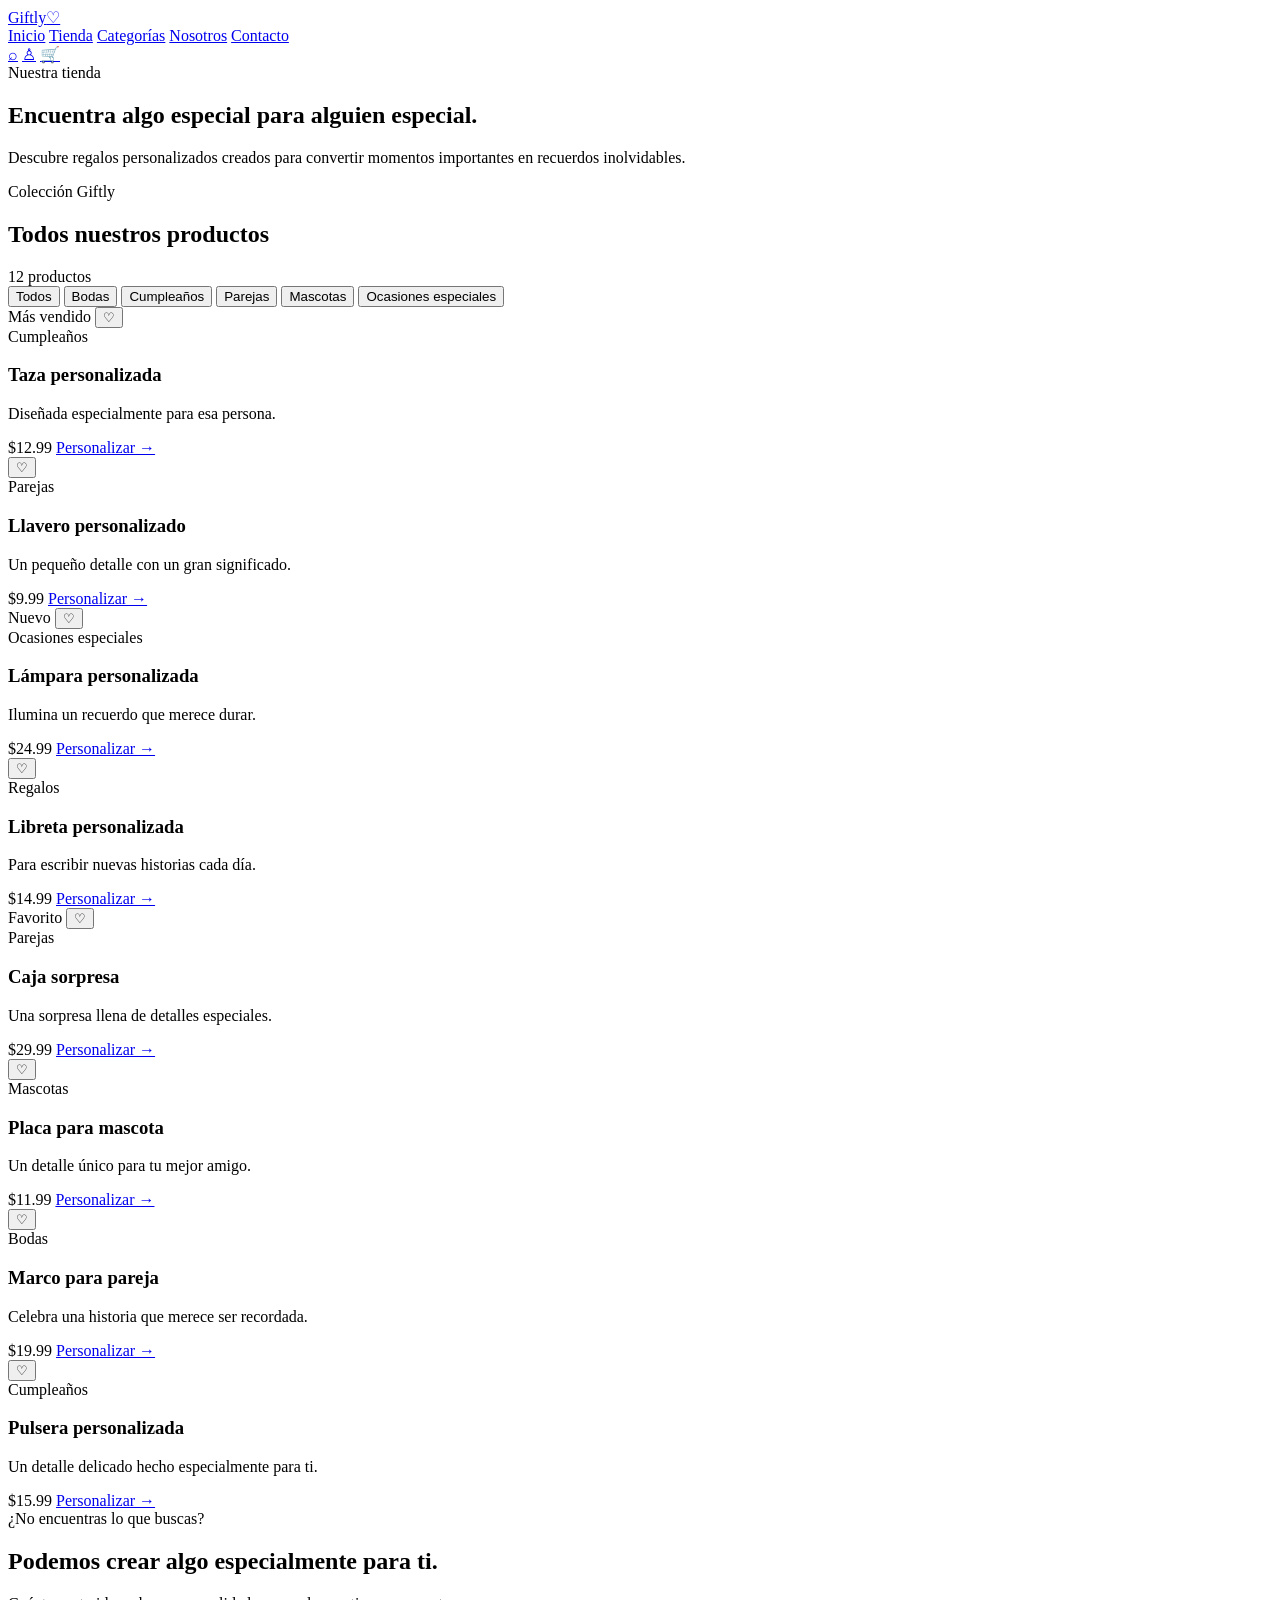
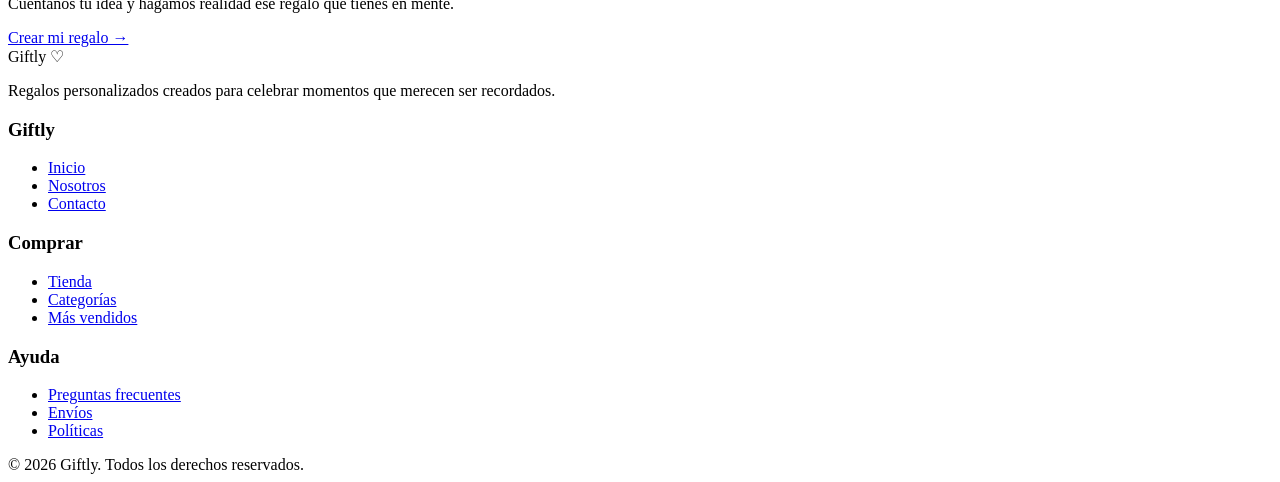
==== Tienda.html @ 207a6389 "New Page Tienda" ====
<!DOCTYPE html>
<html lang="es">

<head>
    <meta charset="UTF-8">
    <meta name="viewport" content="width=device-width, initial-scale=1.0">

    <title>Giftly | Tienda</title>

    <!-- Google Fonts -->
    <link rel="preconnect" href="https://fonts.googleapis.com">
    <link rel="preconnect" href="https://fonts.gstatic.com" crossorigin>

    <link href="https://fonts.googleapis.com/css2?family=DM+Sans:wght@400;500;600;700&family=Playfair+Display:wght@400;500;600&display=swap" rel="stylesheet">

    <!-- CSS -->
    <link rel="stylesheet" href="css/tienda.css">
</head>


<body>


    <!-- =========================
         HEADER
    ========================== -->

    <header class="header">

        <a href="index.html" class="logo">
            Giftly<span>♡</span>
        </a>

        <nav class="navbar">

            <a href="index.html">Inicio</a>
            <a href="tienda.html" class="active">Tienda</a>
            <a href="#">Categorías</a>
            <a href="#">Nosotros</a>
            <a href="#">Contacto</a>

        </nav>

        <div class="header-icons">

            <a href="#" aria-label="Buscar">⌕</a>
            <a href="#" aria-label="Cuenta">♙</a>
            <a href="#" aria-label="Carrito">🛒</a>

        </div>

    </header>


    <!-- =========================
         HERO TIENDA
    ========================== -->

    <main>

        <section class="shop-hero">

            <div class="shop-hero-content">

                <span class="small-title">
                    Nuestra tienda
                </span>

                <h1>
                    Encuentra algo especial
                    para alguien especial.
                </h1>

                <p>
                    Descubre regalos personalizados creados
                    para convertir momentos importantes en
                    recuerdos inolvidables.
                </p>

            </div>

        </section>


        <!-- =========================
             TIENDA
        ========================== -->

        <section class="shop">

            <div class="shop-header">

                <div>

                    <span class="section-label">
                        Colección Giftly
                    </span>

                    <h2>
                        Todos nuestros productos
                    </h2>

                </div>

                <div class="product-count">
                    12 productos
                </div>

            </div>


            <!-- FILTROS -->

            <div class="filters">

                <button class="filter active">
                    Todos
                </button>

                <button class="filter">
                    Bodas
                </button>

                <button class="filter">
                    Cumpleaños
                </button>

                <button class="filter">
                    Parejas
                </button>

                <button class="filter">
                    Mascotas
                </button>

                <button class="filter">
                    Ocasiones especiales
                </button>

            </div>


            <!-- PRODUCTOS -->

            <div class="product-grid">


                <!-- PRODUCTO 1 -->

                <article class="product-card">

                    <div class="product-image image-1">

                        <span class="tag">
                            Más vendido
                        </span>

                        <button class="favorite">
                            ♡
                        </button>

                    </div>

                    <div class="product-info">

                        <span class="category">
                            Cumpleaños
                        </span>

                        <h3>
                            Taza personalizada
                        </h3>

                        <p>
                            Diseñada especialmente para esa persona.
                        </p>

                        <div class="product-bottom">

                            <span class="price">
                                $12.99
                            </span>

                            <a href="#" class="customize">
                                Personalizar →
                            </a>

                        </div>

                    </div>

                </article>


                <!-- PRODUCTO 2 -->

                <article class="product-card">

                    <div class="product-image image-2">

                        <button class="favorite">
                            ♡
                        </button>

                    </div>

                    <div class="product-info">

                        <span class="category">
                            Parejas
                        </span>

                        <h3>
                            Llavero personalizado
                        </h3>

                        <p>
                            Un pequeño detalle con un gran significado.
                        </p>

                        <div class="product-bottom">

                            <span class="price">
                                $9.99
                            </span>

                            <a href="#" class="customize">
                                Personalizar →
                            </a>

                        </div>

                    </div>

                </article>


                <!-- PRODUCTO 3 -->

                <article class="product-card">

                    <div class="product-image image-3">

                        <span class="tag">
                            Nuevo
                        </span>

                        <button class="favorite">
                            ♡
                        </button>

                    </div>

                    <div class="product-info">

                        <span class="category">
                            Ocasiones especiales
                        </span>

                        <h3>
                            Lámpara personalizada
                        </h3>

                        <p>
                            Ilumina un recuerdo que merece durar.
                        </p>

                        <div class="product-bottom">

                            <span class="price">
                                $24.99
                            </span>

                            <a href="#" class="customize">
                                Personalizar →
                            </a>

                        </div>

                    </div>

                </article>


                <!-- PRODUCTO 4 -->

                <article class="product-card">

                    <div class="product-image image-4">

                        <button class="favorite">
                            ♡
                        </button>

                    </div>

                    <div class="product-info">

                        <span class="category">
                            Regalos
                        </span>

                        <h3>
                            Libreta personalizada
                        </h3>

                        <p>
                            Para escribir nuevas historias cada día.
                        </p>

                        <div class="product-bottom">

                            <span class="price">
                                $14.99
                            </span>

                            <a href="#" class="customize">
                                Personalizar →
                            </a>

                        </div>

                    </div>

                </article>


                <!-- PRODUCTO 5 -->

                <article class="product-card">

                    <div class="product-image image-5">

                        <span class="tag">
                            Favorito
                        </span>

                        <button class="favorite">
                            ♡
                        </button>

                    </div>

                    <div class="product-info">

                        <span class="category">
                            Parejas
                        </span>

                        <h3>
                            Caja sorpresa
                        </h3>

                        <p>
                            Una sorpresa llena de detalles especiales.
                        </p>

                        <div class="product-bottom">

                            <span class="price">
                                $29.99
                            </span>

                            <a href="#" class="customize">
                                Personalizar →
                            </a>

                        </div>

                    </div>

                </article>


                <!-- PRODUCTO 6 -->

                <article class="product-card">

                    <div class="product-image image-6">

                        <button class="favorite">
                            ♡
                        </button>

                    </div>

                    <div class="product-info">

                        <span class="category">
                            Mascotas
                        </span>

                        <h3>
                            Placa para mascota
                        </h3>

                        <p>
                            Un detalle único para tu mejor amigo.
                        </p>

                        <div class="product-bottom">

                            <span class="price">
                                $11.99
                            </span>

                            <a href="#" class="customize">
                                Personalizar →
                            </a>

                        </div>

                    </div>

                </article>


                <!-- PRODUCTO 7 -->

                <article class="product-card">

                    <div class="product-image image-7">

                        <button class="favorite">
                            ♡
                        </button>

                    </div>

                    <div class="product-info">

                        <span class="category">
                            Bodas
                        </span>

                        <h3>
                            Marco para pareja
                        </h3>

                        <p>
                            Celebra una historia que merece ser recordada.
                        </p>

                        <div class="product-bottom">

                            <span class="price">
                                $19.99
                            </span>

                            <a href="#" class="customize">
                                Personalizar →
                            </a>

                        </div>

                    </div>

                </article>


                <!-- PRODUCTO 8 -->

                <article class="product-card">

                    <div class="product-image image-8">

                        <button class="favorite">
                            ♡
                        </button>

                    </div>

                    <div class="product-info">

                        <span class="category">
                            Cumpleaños
                        </span>

                        <h3>
                            Pulsera personalizada
                        </h3>

                        <p>
                            Un detalle delicado hecho especialmente para ti.
                        </p>

                        <div class="product-bottom">

                            <span class="price">
                                $15.99
                            </span>

                            <a href="#" class="customize">
                                Personalizar →
                            </a>

                        </div>

                    </div>

                </article>


            </div>

        </section>


        <!-- =========================
             CTA
        ========================== -->

        <section class="cta">

            <span>
                ¿No encuentras lo que buscas?
            </span>

            <h2>
                Podemos crear algo especialmente para ti.
            </h2>

            <p>
                Cuéntanos tu idea y hagamos realidad
                ese regalo que tienes en mente.
            </p>

            <a href="#" class="btn">
                Crear mi regalo →
            </a>

        </section>


    </main>


    <!-- =========================
         FOOTER
    ========================== -->

    <footer class="footer">

        <div class="footer-content">


            <div class="footer-brand">

                <div class="footer-logo">
                    Giftly ♡
                </div>

                <p>
                    Regalos personalizados creados
                    para celebrar momentos que
                    merecen ser recordados.
                </p>

            </div>


            <div class="footer-column">

                <h3>Giftly</h3>

                <ul>

                    <li>
                        <a href="index.html">Inicio</a>
                    </li>

                    <li>
                        <a href="#">Nosotros</a>
                    </li>

                    <li>
                        <a href="#">Contacto</a>
                    </li>

                </ul>

            </div>


            <div class="footer-column">

                <h3>Comprar</h3>

                <ul>

                    <li>
                        <a href="tienda.html">Tienda</a>
                    </li>

                    <li>
                        <a href="#">Categorías</a>
                    </li>

                    <li>
                        <a href="#">Más vendidos</a>
                    </li>

                </ul>

            </div>


            <div class="footer-column">

                <h3>Ayuda</h3>

                <ul>

                    <li>
                        <a href="#">Preguntas frecuentes</a>
                    </li>

                    <li>
                        <a href="#">Envíos</a>
                    </li>

                    <li>
                        <a href="#">Políticas</a>
                    </li>

                </ul>

            </div>


        </div>


        <div class="copyright">

            © 2026 Giftly. Todos los derechos reservados.

        </div>

    </footer>


</body>

</html>
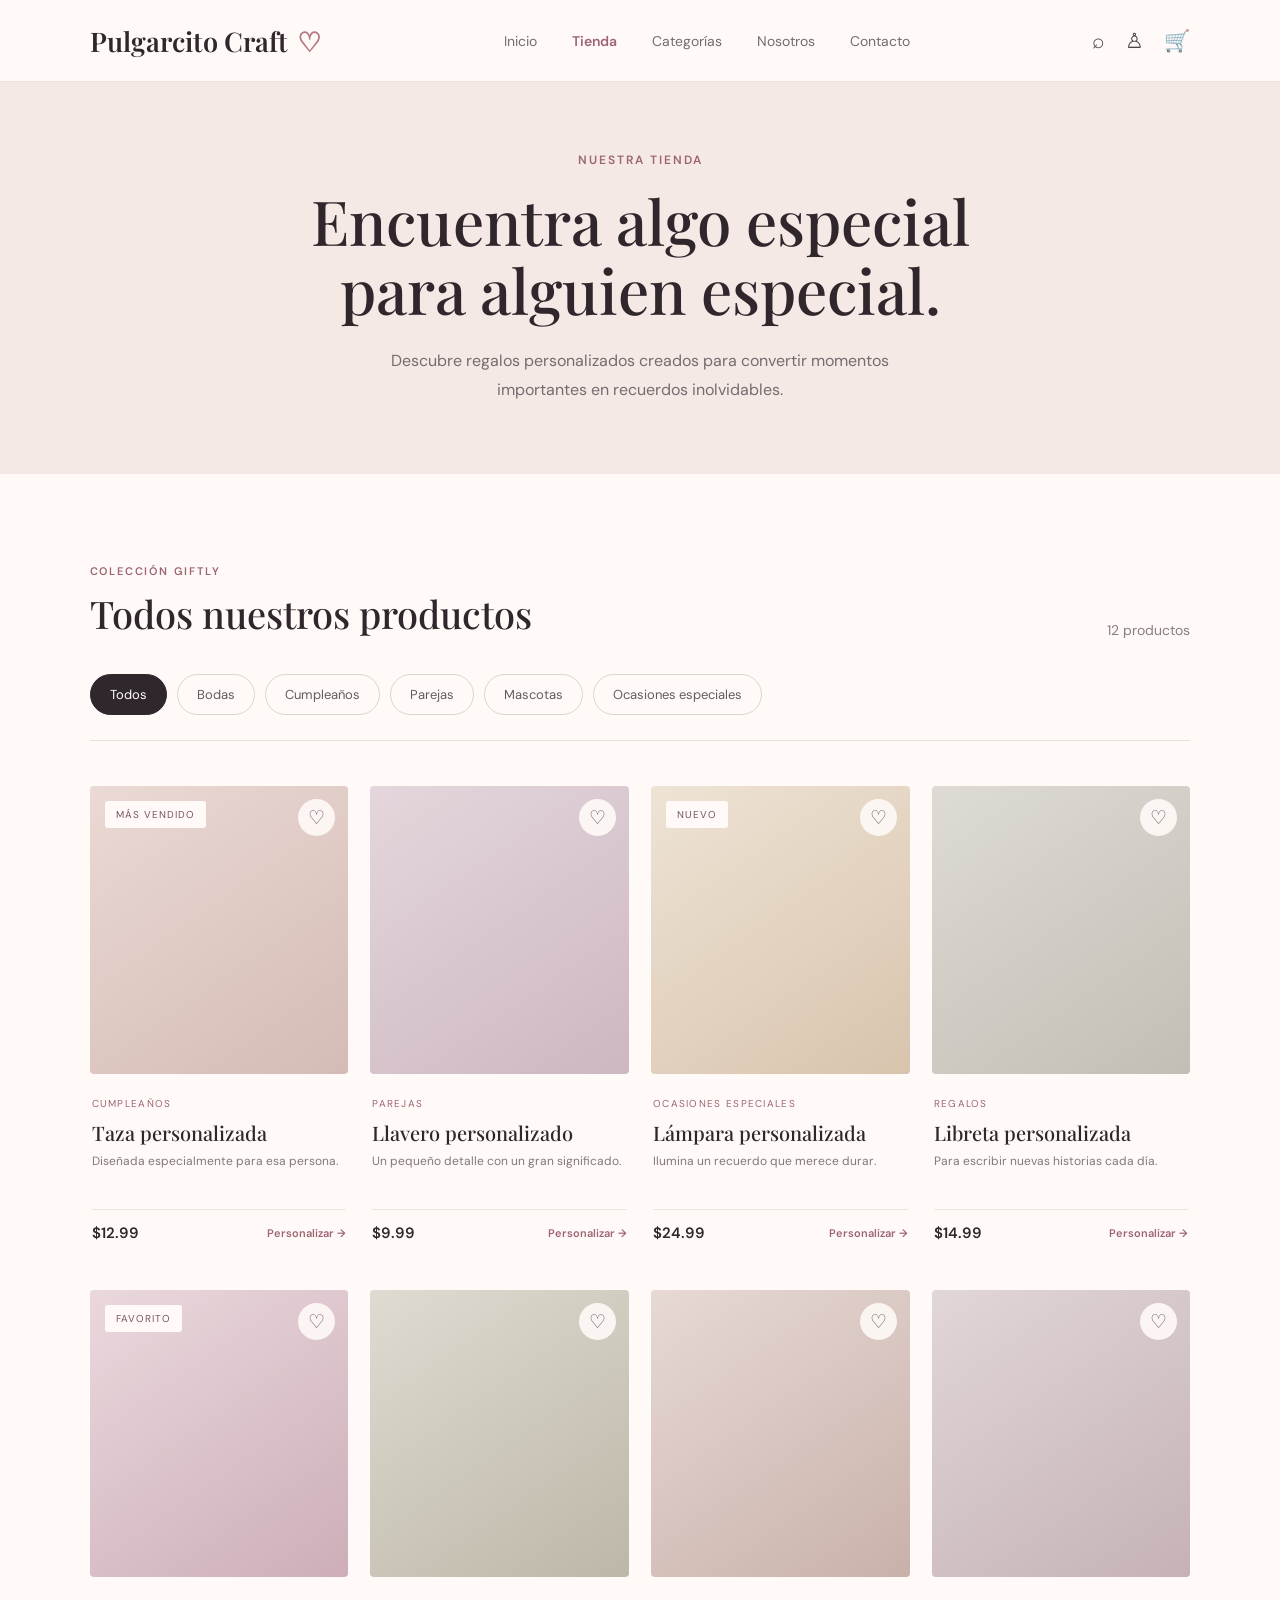
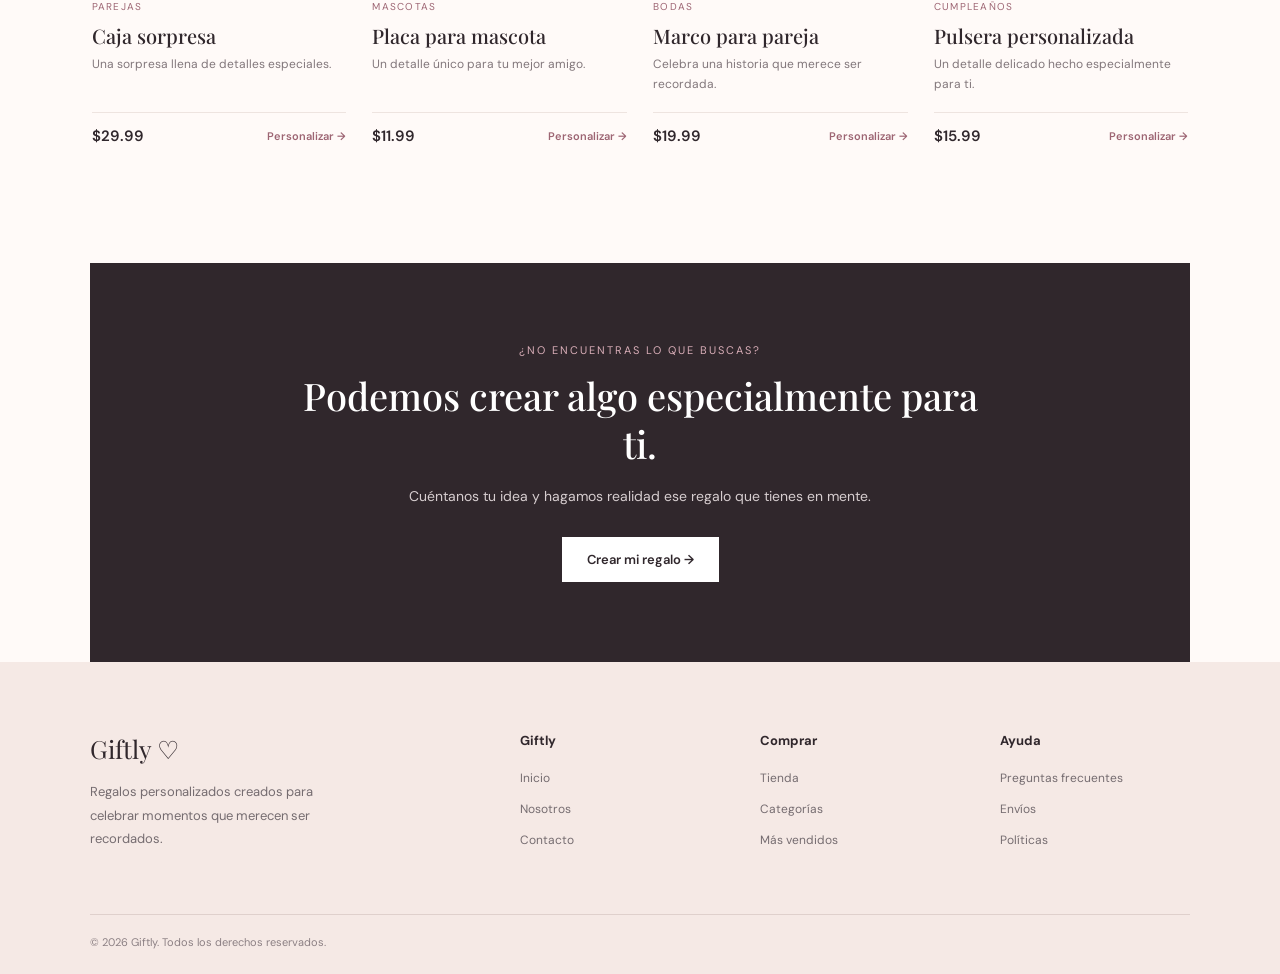
==== commit d38046f5: "Arreglando dirección de archivo CSS y nombre del sitio web en la página tienda" ====
--- a/Tienda.html
+++ b/Tienda.html
@@ -5,7 +5,7 @@
     <meta charset="UTF-8">
     <meta name="viewport" content="width=device-width, initial-scale=1.0">
 
-    <title>Giftly | Tienda</title>
+    <title>Pulgarcito Craft | Tienda</title>
 
     <!-- Google Fonts -->
     <link rel="preconnect" href="https://fonts.googleapis.com">
@@ -14,7 +14,7 @@
     <link href="https://fonts.googleapis.com/css2?family=DM+Sans:wght@400;500;600;700&family=Playfair+Display:wght@400;500;600&display=swap" rel="stylesheet">
 
     <!-- CSS -->
-    <link rel="stylesheet" href="css/tienda.css">
+    <link rel="stylesheet" href="css/Tienda.css">
 </head>
 
 
@@ -28,7 +28,7 @@
     <header class="header">
 
         <a href="index.html" class="logo">
-            Giftly<span>♡</span>
+            Pulgarcito Craft<span> ♡</span>
         </a>
 
         <nav class="navbar">
--- a/css/Tienda.css
+++ b/css/Tienda.css
@@ -0,0 +1,588 @@
+/* =========================
+   RESET
+========================== */
+
+* {
+    margin: 0;
+    padding: 0;
+    box-sizing: border-box;
+}
+
+body {
+    font-family: "DM Sans", sans-serif;
+    color: #29252a;
+    background: #fffaf8;
+}
+
+a {
+    text-decoration: none;
+    color: inherit;
+}
+
+
+/* =========================
+   HEADER
+========================== */
+
+.header {
+    width: 100%;
+    height: 82px;
+    padding: 0 7%;
+    display: flex;
+    align-items: center;
+    justify-content: space-between;
+    background: #fffaf8;
+    border-bottom: 1px solid #eee3df;
+}
+
+.logo {
+    font-family: "Playfair Display", serif;
+    font-size: 27px;
+    font-weight: 600;
+    color: #30272c;
+}
+
+.logo span {
+    color: #b47b87;
+    margin-left: 3px;
+}
+
+.navbar {
+    display: flex;
+    gap: 35px;
+}
+
+.navbar a {
+    font-size: 14px;
+    color: #756c70;
+    transition: 0.3s;
+}
+
+.navbar a:hover,
+.navbar a.active {
+    color: #9d6573;
+}
+
+.navbar a.active {
+    font-weight: 600;
+}
+
+.header-icons {
+    display: flex;
+    align-items: center;
+    gap: 20px;
+}
+
+.header-icons a {
+    font-size: 21px;
+    color: #4e464a;
+    transition: 0.3s;
+}
+
+.header-icons a:hover {
+    color: #9d6573;
+}
+
+
+/* =========================
+   SHOP HERO
+========================== */
+
+.shop-hero {
+    min-height: 380px;
+    display: flex;
+    align-items: center;
+    justify-content: center;
+    text-align: center;
+    padding: 70px 20px;
+    background: #f5e9e5;
+}
+
+.shop-hero-content {
+    max-width: 720px;
+}
+
+.small-title {
+    display: block;
+    margin-bottom: 18px;
+    font-size: 12px;
+    text-transform: uppercase;
+    letter-spacing: 2px;
+    color: #9d6573;
+    font-weight: 600;
+}
+
+.shop-hero h1 {
+    font-family: "Playfair Display", serif;
+    font-size: clamp(40px, 5vw, 62px);
+    line-height: 1.12;
+    font-weight: 500;
+    color: #30272c;
+    margin-bottom: 22px;
+}
+
+.shop-hero p {
+    max-width: 580px;
+    margin: auto;
+    font-size: 16px;
+    line-height: 1.8;
+    color: #756c70;
+}
+
+
+/* =========================
+   SHOP
+========================== */
+
+.shop {
+    width: 86%;
+    max-width: 1250px;
+    margin: 90px auto;
+}
+
+.shop-header {
+    display: flex;
+    align-items: end;
+    justify-content: space-between;
+    margin-bottom: 35px;
+}
+
+.section-label {
+    display: block;
+    margin-bottom: 10px;
+    color: #9d6573;
+    text-transform: uppercase;
+    letter-spacing: 1.8px;
+    font-size: 11px;
+    font-weight: 600;
+}
+
+.shop-header h2 {
+    font-family: "Playfair Display", serif;
+    font-size: 38px;
+    font-weight: 500;
+    color: #30272c;
+}
+
+.product-count {
+    color: #8a7e82;
+    font-size: 14px;
+}
+
+
+/* =========================
+   FILTERS
+========================== */
+
+.filters {
+    display: flex;
+    gap: 10px;
+    flex-wrap: wrap;
+    margin-bottom: 45px;
+    padding-bottom: 25px;
+    border-bottom: 1px solid #eadfdb;
+}
+
+.filter {
+    border: 1px solid #ded2ce;
+    background: transparent;
+    padding: 11px 19px;
+    border-radius: 30px;
+    color: #655b5f;
+    font-family: "DM Sans", sans-serif;
+    font-size: 13px;
+    cursor: pointer;
+    transition: 0.3s;
+}
+
+.filter:hover,
+.filter.active {
+    background: #30272c;
+    color: white;
+    border-color: #30272c;
+}
+
+
+/* =========================
+   PRODUCT GRID
+========================== */
+
+.product-grid {
+    display: grid;
+    grid-template-columns: repeat(4, 1fr);
+    gap: 30px 22px;
+}
+
+.product-card {
+    min-width: 0;
+}
+
+.product-image {
+    position: relative;
+    width: 100%;
+    aspect-ratio: 0.9;
+    overflow: hidden;
+    border-radius: 4px;
+    background-size: cover;
+    background-position: center;
+    transition: 0.4s;
+}
+
+.product-card:hover .product-image {
+    transform: translateY(-4px);
+}
+
+
+/*
+   Estas clases funcionan como espacios
+   para colocar las imágenes posteriormente.
+*/
+
+.image-1 {
+    background: linear-gradient(145deg, #ead9d4, #d5bbb5);
+}
+
+.image-2 {
+    background: linear-gradient(145deg, #e4d6dc, #cdb7c1);
+}
+
+.image-3 {
+    background: linear-gradient(145deg, #eee3d5, #d8c4ad);
+}
+
+.image-4 {
+    background: linear-gradient(145deg, #dedbd5, #c3beb5);
+}
+
+.image-5 {
+    background: linear-gradient(145deg, #ead8dd, #cdaeb8);
+}
+
+.image-6 {
+    background: linear-gradient(145deg, #dedbd1, #bdb7a8);
+}
+
+.image-7 {
+    background: linear-gradient(145deg, #e7d9d4, #c9b1aa);
+}
+
+.image-8 {
+    background: linear-gradient(145deg, #e1d6d8, #c5b2b6);
+}
+
+
+/* =========================
+   TAG
+========================== */
+
+.tag {
+    position: absolute;
+    top: 15px;
+    left: 15px;
+    padding: 7px 11px;
+    background: #fffaf8;
+    color: #76545e;
+    font-size: 10px;
+    text-transform: uppercase;
+    letter-spacing: 1px;
+    border-radius: 3px;
+}
+
+
+/* =========================
+   FAVORITE
+========================== */
+
+.favorite {
+    position: absolute;
+    top: 13px;
+    right: 13px;
+    width: 37px;
+    height: 37px;
+    border: none;
+    border-radius: 50%;
+    background: rgba(255, 250, 248, 0.9);
+    color: #63585c;
+    font-size: 19px;
+    cursor: pointer;
+    transition: 0.3s;
+}
+
+.favorite:hover {
+    background: #30272c;
+    color: white;
+}
+
+
+/* =========================
+   PRODUCT INFO
+========================== */
+
+.product-info {
+    padding: 17px 2px;
+}
+
+.category {
+    font-size: 10px;
+    text-transform: uppercase;
+    letter-spacing: 1.3px;
+    color: #9d6573;
+}
+
+.product-info h3 {
+    margin: 7px 0 6px;
+    font-family: "Playfair Display", serif;
+    font-size: 20px;
+    font-weight: 500;
+    color: #30272c;
+}
+
+.product-info p {
+    min-height: 42px;
+    color: #82777b;
+    font-size: 12px;
+    line-height: 1.6;
+}
+
+.product-bottom {
+    display: flex;
+    align-items: center;
+    justify-content: space-between;
+    margin-top: 15px;
+    padding-top: 13px;
+    border-top: 1px solid #eee4e0;
+}
+
+.price {
+    font-size: 15px;
+    font-weight: 600;
+    color: #30272c;
+}
+
+.customize {
+    font-size: 11px;
+    color: #9d6573;
+    font-weight: 600;
+    transition: 0.3s;
+}
+
+.customize:hover {
+    color: #30272c;
+}
+
+
+/* =========================
+   CTA
+========================== */
+
+.cta {
+    margin: 100px 7% 0;
+    padding: 80px 25px;
+    text-align: center;
+    background: #30272c;
+    color: white;
+}
+
+.cta span {
+    display: block;
+    margin-bottom: 15px;
+    color: #d9aeb8;
+    text-transform: uppercase;
+    letter-spacing: 2px;
+    font-size: 11px;
+}
+
+.cta h2 {
+    max-width: 700px;
+    margin: auto;
+    font-family: "Playfair Display", serif;
+    font-size: 38px;
+    font-weight: 500;
+    line-height: 1.25;
+}
+
+.cta p {
+    max-width: 520px;
+    margin: 18px auto 28px;
+    color: #d7ced0;
+    font-size: 14px;
+    line-height: 1.7;
+}
+
+.btn {
+    display: inline-block;
+    padding: 14px 25px;
+    background: white;
+    color: #30272c;
+    font-size: 13px;
+    font-weight: 600;
+    transition: 0.3s;
+}
+
+.btn:hover {
+    background: #ead1d5;
+}
+
+
+/* =========================
+   FOOTER
+========================== */
+
+.footer {
+    margin-top: 0;
+    padding: 70px 7% 25px;
+    background: #f5e9e5;
+}
+
+.footer-content {
+    display: grid;
+    grid-template-columns: 2fr 1fr 1fr 1fr;
+    gap: 50px;
+    max-width: 1250px;
+    margin: auto;
+}
+
+.footer-logo {
+    margin-bottom: 15px;
+    font-family: "Playfair Display", serif;
+    font-size: 25px;
+    color: #30272c;
+}
+
+.footer-brand p {
+    max-width: 270px;
+    color: #756c70;
+    font-size: 13px;
+    line-height: 1.8;
+}
+
+.footer-column h3 {
+    margin-bottom: 17px;
+    font-size: 13px;
+    color: #30272c;
+}
+
+.footer-column ul {
+    list-style: none;
+}
+
+.footer-column li {
+    margin-bottom: 10px;
+}
+
+.footer-column a {
+    font-size: 12px;
+    color: #756c70;
+    transition: 0.3s;
+}
+
+.footer-column a:hover {
+    color: #9d6573;
+}
+
+.copyright {
+    max-width: 1250px;
+    margin: 55px auto 0;
+    padding-top: 20px;
+    border-top: 1px solid #dfd0cc;
+    color: #8c8084;
+    font-size: 11px;
+}
+
+
+/* =========================
+   RESPONSIVE
+========================== */
+
+@media (max-width: 1000px) {
+
+    .product-grid {
+        grid-template-columns: repeat(3, 1fr);
+    }
+
+    .navbar {
+        gap: 18px;
+    }
+
+}
+
+
+@media (max-width: 750px) {
+
+    .header {
+        height: auto;
+        padding: 22px 6%;
+        flex-wrap: wrap;
+        gap: 20px;
+    }
+
+    .navbar {
+        order: 3;
+        width: 100%;
+        justify-content: center;
+        flex-wrap: wrap;
+    }
+
+    .shop {
+        width: 88%;
+        margin: 65px auto;
+    }
+
+    .shop-header {
+        align-items: start;
+        flex-direction: column;
+        gap: 10px;
+    }
+
+    .product-grid {
+        grid-template-columns: repeat(2, 1fr);
+    }
+
+    .footer-content {
+        grid-template-columns: repeat(2, 1fr);
+    }
+
+}
+
+
+@media (max-width: 500px) {
+
+    .header-icons {
+        gap: 12px;
+    }
+
+    .shop-hero {
+        min-height: 330px;
+    }
+
+    .shop-hero h1 {
+        font-size: 38px;
+    }
+
+    .shop-header h2 {
+        font-size: 30px;
+    }
+
+    .product-grid {
+        grid-template-columns: 1fr;
+    }
+
+    .product-image {
+        aspect-ratio: 1;
+    }
+
+    .footer-content {
+        grid-template-columns: 1fr;
+        gap: 30px;
+    }
+
+    .cta {
+        margin: 70px 5% 0;
+        padding: 60px 20px;
+    }
+
+    .cta h2 {
+        font-size: 30px;
+    }
+
+}
